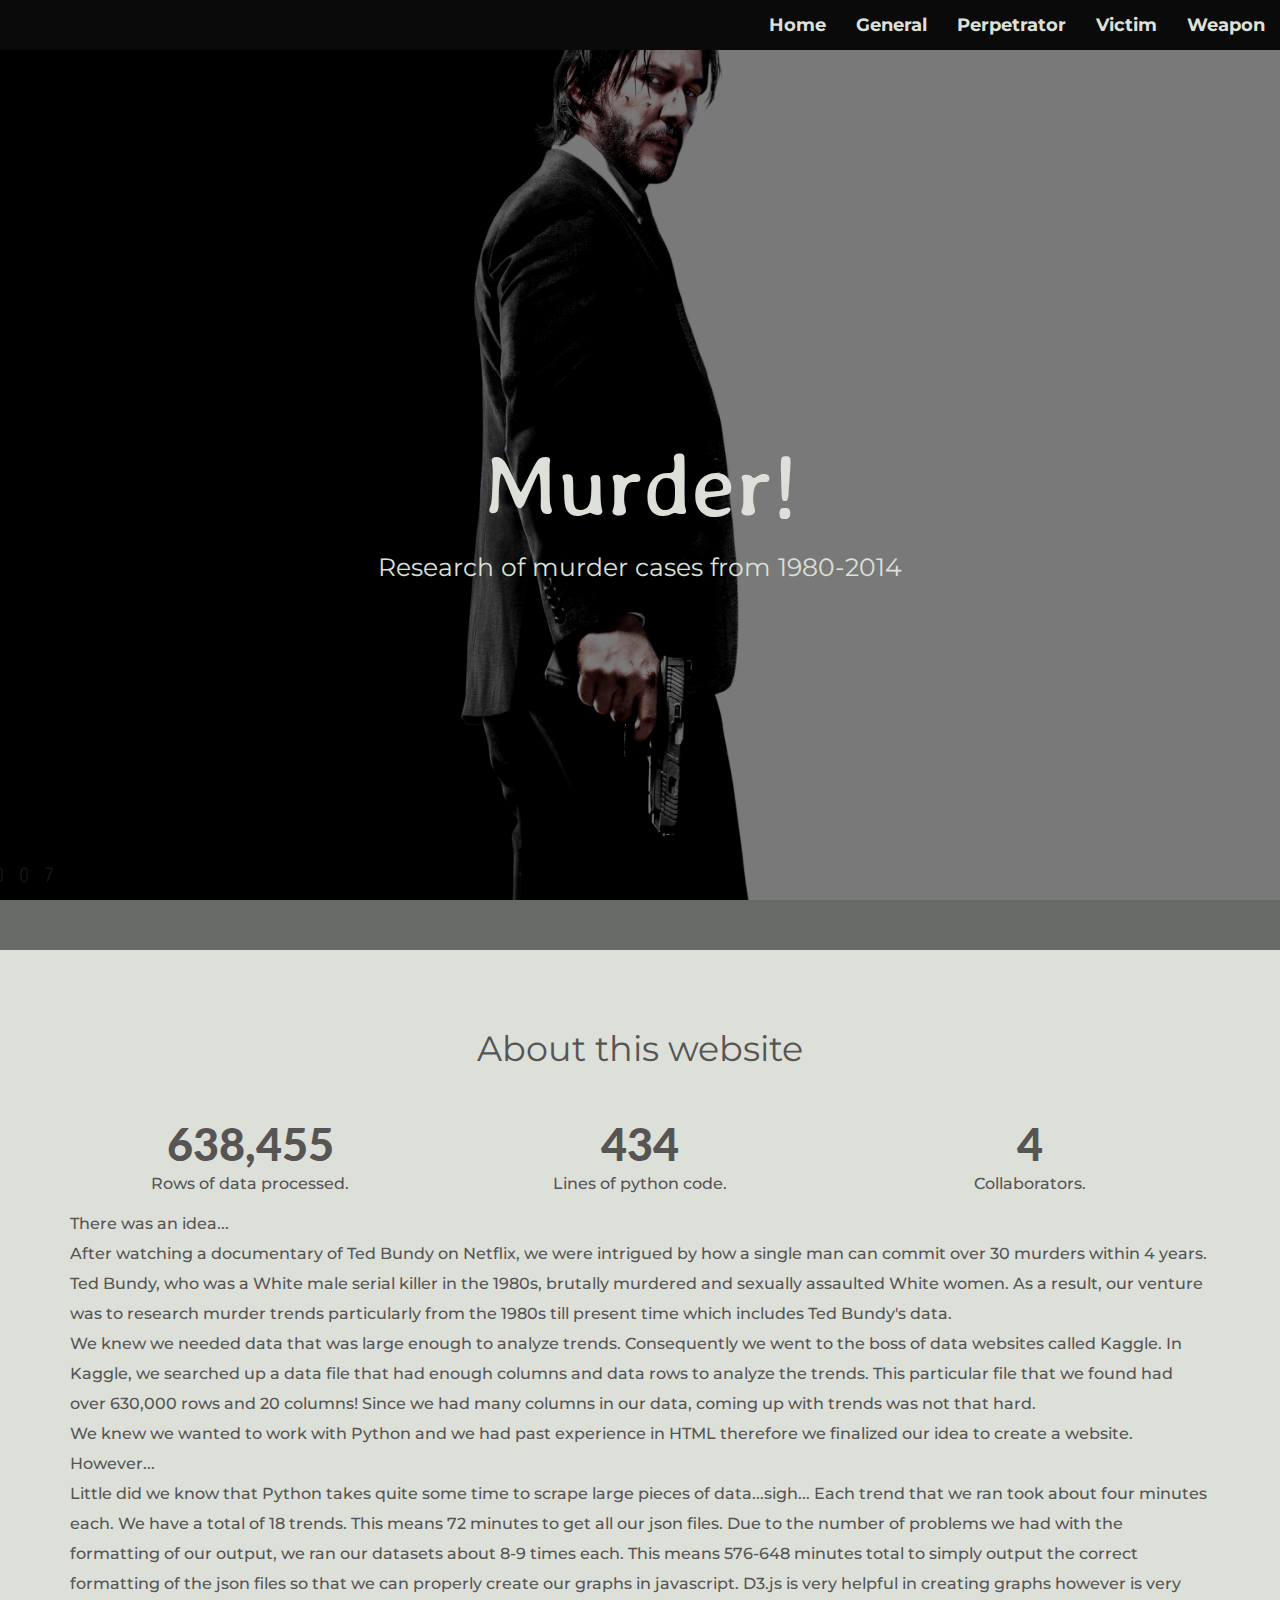
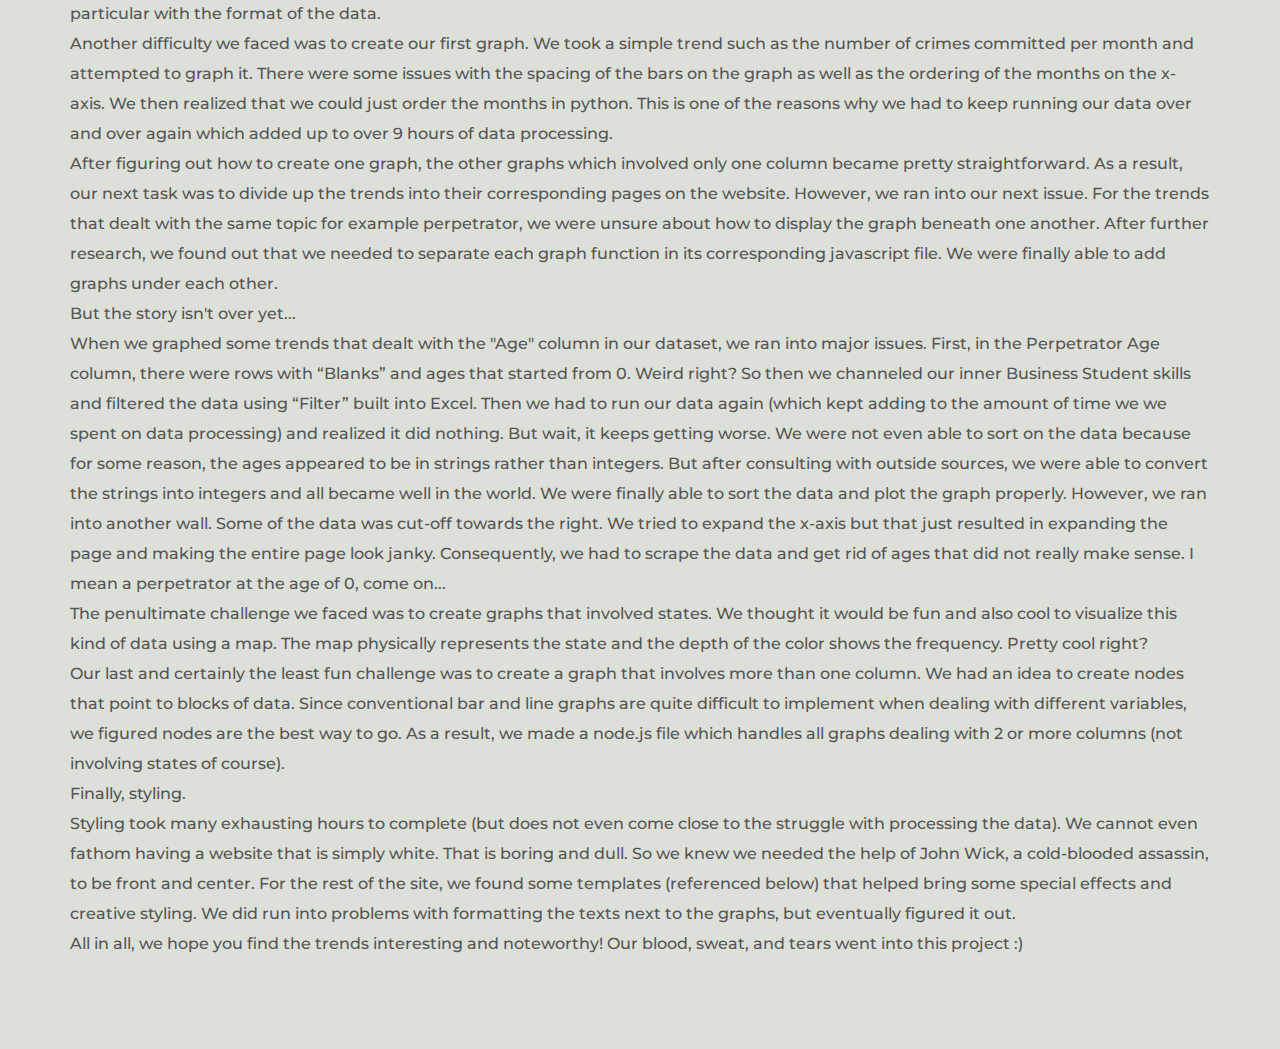
==== index.html @ 5d749e07 "updated styling" ====
<!DOCTYPE html>

<head>
     <meta name="viewport" content="width=device-width, initial-scale=1">
     <script src="js/jquery.js" type="text/javascript"></script>
     <script src="js/jquery.waypoints.min.js" type="text/javascript"></script>
     <script src="js/jquery.counterup.min.js" type="text/javascript"></script>
     <script src="js/bootstrap.min.js" type="text/javascript"></script>
     <script src="js/front.js" type="text/javascript"></script>
     <link rel="stylesheet" href="css/bootstrap.min.css">
     <link href="https://fonts.googleapis.com/css?family=Lato|Montserrat|Open+Sans:300|Roboto|Stylish" rel="stylesheet">
     <link rel="stylesheet" href="css/style.css">
</head>

<body>


     <div>
          <title>Home</title>
          <div id="navigator" class="container">
               <ul class="nav navbar-nav navbar-right">
                    <li class="nav-link"><a id="curr" class="navbar-brand" href="#">Home</a></li>
                    <li class="nav-link"><a class="navbar-brand" href="page1.html">General</a></li>
                    <li class="nav-link"><a class="navbar-brand" href="page2.html">Perpetrator</a></li>
                    <li class="nav-link"><a class="navbar-brand" href="page3.html">Victim</a></li>
                    <li class="nav-link"><a class="navbar-brand" href="page4.html">Weapon</a></li>
               </ul>
          </div>

          <section id="home" class="home-image">
               <div class="overlay"></div>
               <div class="col-md-12">
                    <h1>Murder!</h1>
                    <h4>Research of murder cases from 1980-2014</h4>
               </div>
     </div>


     <section id="about">
          <div class="container">
               <div class="row nums">
                    <h3 id="inrow">About this website</h3>
                    <div class="col-md-4">
                         <p class="counter">638,455</p>
                         <p>Rows of data processed.</p>
                    </div>
                    <div class="col-md-4">
                         <p class="counter">434</p>
                         <p>Lines of python code.</p>
                    </div>
                    <div class="col-md-4">
                         <p class="counter">4</p>
                         <p>Collaborators.</p>
                    </div>
               </div>
               <p> There was an idea...
                    <br>
                    After watching a documentary of Ted Bundy on Netflix, we were intrigued by how a single man can
                    commit over 30 murders within 4 years. Ted Bundy, who was a White male serial killer in the 1980s,
                    brutally murdered and sexually assaulted White women. As a result, our venture was to research
                    murder trends particularly from the 1980s till present time which includes Ted Bundy's data.
                    <br>
                    We knew we needed data that was large enough to analyze trends. Consequently we went to the boss of
                    data websites called Kaggle. In Kaggle, we searched up a data file that had enough columns and data
                    rows to analyze the trends. This particular file that we found had over 630,000 rows and 20 columns!
                    Since we had many columns in our data, coming up with trends was not that hard.
                    <br>
                    We knew we wanted to work with Python and we had past experience in HTML therefore we finalized our
                    idea to create a website. However...
                    <br>
                    Little did we know that Python takes quite some time to scrape large pieces of data...sigh... Each
                    trend that we ran took about four minutes each. We have a total of 18 trends. This means 72 minutes
                    to get all our json files. Due to the number of problems we had with the formatting of our output,
                    we ran our datasets about 8-9 times each. This means 576-648 minutes total to simply output the
                    correct formatting of the json files so that we can properly create our graphs in javascript. D3.js
                    is very helpful in creating graphs however is very particular with the format of the data.
                    <br>
                    Another difficulty we faced was to create our first graph. We took a simple trend such as the number
                    of crimes committed per month and attempted to graph it. There were some issues with the spacing of
                    the bars on the graph as well as the ordering of the months on the x-axis. We then realized that we
                    could just order the months in python. This is one of the reasons why we had to keep running our
                    data over and over again which added up to over 9 hours of data processing.
                    <br>
                    After figuring out how to create one graph, the other graphs which involved only one column became
                    pretty
                    straightforward. As a result, our next task was to divide up the trends into their corresponding
                    pages on
                    the website. However, we ran into our next issue.
                    For the trends that dealt with the same topic for example perpetrator, we were unsure about how to
                    display the graph beneath one another. After further research, we found out that we needed to
                    separate
                    each graph function in its corresponding javascript file. We were finally able to add graphs under
                    each
                    other.
                    <br>
                    But the story isn't over yet...
                    <br>
                    When we graphed some trends that dealt with the "Age" column in our dataset, we ran into major
                    issues.
                    First, in the Perpetrator Age column, there were rows with “Blanks” and ages that started from 0.
                    Weird
                    right? So then we channeled our inner Business Student skills and filtered the data using “Filter”
                    built
                    into Excel. Then we had to run our data again (which kept adding to the amount of time we we spent
                    on
                    data processing) and realized it did nothing. But wait, it keeps getting worse. We were not even
                    able to
                    sort on the data because for some reason, the ages appeared to be in strings rather than integers.
                    But
                    after consulting with outside sources, we were able to convert the strings into integers and all
                    became
                    well in the world. We were finally able to sort the data and plot the graph properly. However, we
                    ran
                    into another wall. Some of the data was cut-off towards the right. We tried to expand the x-axis but
                    that
                    just resulted in expanding the page and making the entire page look janky. Consequently, we had to
                    scrape
                    the data and get rid of ages that did not really make sense. I mean a perpetrator at the age of 0,
                    come
                    on...
                    <br>
                    The penultimate challenge we faced was to create graphs that involved states. We thought it would be
                    fun
                    and also cool to visualize this kind of data using a map. The map physically represents the state
                    and the
                    depth of the color shows the frequency. Pretty cool right?
                    <br>
                    Our last and certainly the least fun challenge was to create a graph that involves more than one
                    column.
                    We had an idea to create nodes that point to blocks of data. Since conventional bar and line graphs
                    are
                    quite difficult to implement when dealing with different variables, we figured nodes are the best
                    way to
                    go. As a result, we made a node.js file which handles all graphs dealing with 2 or more columns (not
                    involving states of course).
                    <br>
                    Finally, styling.
                    <br>
                    Styling took many exhausting hours to complete (but does not even come close to the struggle with
                    processing the data). We cannot even fathom having a website that is simply white. That is boring
                    and
                    dull. So we knew we needed the help of John Wick, a cold-blooded assassin, to be front and center.
                    For
                    the rest of the site, we found some templates (referenced below) that helped bring some special
                    effects
                    and creative styling. We did run into problems with formatting the texts next to the graphs, but
                    eventually figured it out.
                    <br>
                    All in all, we hope you find the trends interesting and noteworthy! Our blood, sweat, and tears went
                    into
                    this project :)
               </p>
          </div>
     </section>



</body>

</html>
---- css/style.css ----
h1, h2, h3, h4, h5, h6 {
  color: #565554;
  font-family: 'Montserrat', sans-serif;
  font-style: normal;
  font-weight: normal;
}



h1 {
  color: #DCE0D9;
  font-size: 100px;
  padding-bottom: 5px;
  font-family: 'Stylish', sans-serif;
}

h3 {
  font-size: 35px;
}

h4 {
  font-size: 25px;
}

p {
  color: #565554;
  font-size: 16px;
  font-weight: 500;
  line-height: 30px;
  font-family: 'Montserrat', sans-serif;
}

div .graph {
  color: #565554;
  font-size: 16px;
  font-weight: 500;
  line-height: 30px;
  font-family: 'Montserrat', sans-serif;
}

div svg {
  padding-left: 25px;
}

.graph p { 
  padding-left: 25px;
  padding-right: 60px;
  padding-top: 100px;
}


.bar {
  fill:#565554;
}

.bar:hover {
  fill: #A01B1B;
}

.d3-tip {
  line-height: 1;
  font-weight: bold;
  padding: 12px;
  background: rgba(0,0,,0,0.8);
  color: #565554;
  border-radius: 2px;
}



.counter {
  font-size: 25px;
}

rect {
  color: black;
}


a {
  color: #DCE0D9;
  font-family: 'Montserrat', sans-serif;
  font-weight: bolder;
  font-size: 12px;
}

.nav>li>a:focus, .nav>li>a:hover {
  background-color: #0a0a0a;
  color: #A01B1B
}

#inrow {
  padding-bottom: 50px;
}

#navigator {
  width: 100%;
  background-color: #0a0a0a;
}

#about {
  background: #DCE0D9;
  padding-top: 60px;
  padding-bottom: 80px;
}

body {
  background: #DCE0D9;
}

.overlay {
  opacity: 0.75;
}


#home {
  
  background-size: cover;
  background-position: center center;
  color: #DCE0D9;
  display: flex;
  align-items: center;
  position: relative;
  text-align: center;
}

#navigator h1 {
  color: rgb(220, 224, 217);
  font-family: "Montserrat";
  font-weight: bolder;
  font-size: 24pt;
  line-height: 45px;
  display: inline;
  margin: 0px;
}

.graph {
  padding-top: 50px;
  display: flex;
  justify-content: space-around;
}

.overlay {
  background: rgba(0,0,0,0.7 );
  width: 100%;
  height: 100vh;
  position: absolute;
  top: 0;
  left: 0;
  right: 0;
  bottom: 0;
}

.home-image {
  background: url("../images/johnwick.jpg") no-repeat;
  background-attachment: fixed;
  background-position: center;
  background-repeat: no-repeat;
  background-size: cover;
  height: 100vh;
}

.nums {
  text-align: center;
  font-family: 'Lato';
}

.counter{
  font-family: 'Lato', sans-serif;
  font-size: 45px;
  font-weight: 1000;
  text-align: center;
  position: relative;
}



#home h4 {
  color: #dce0d9;
}
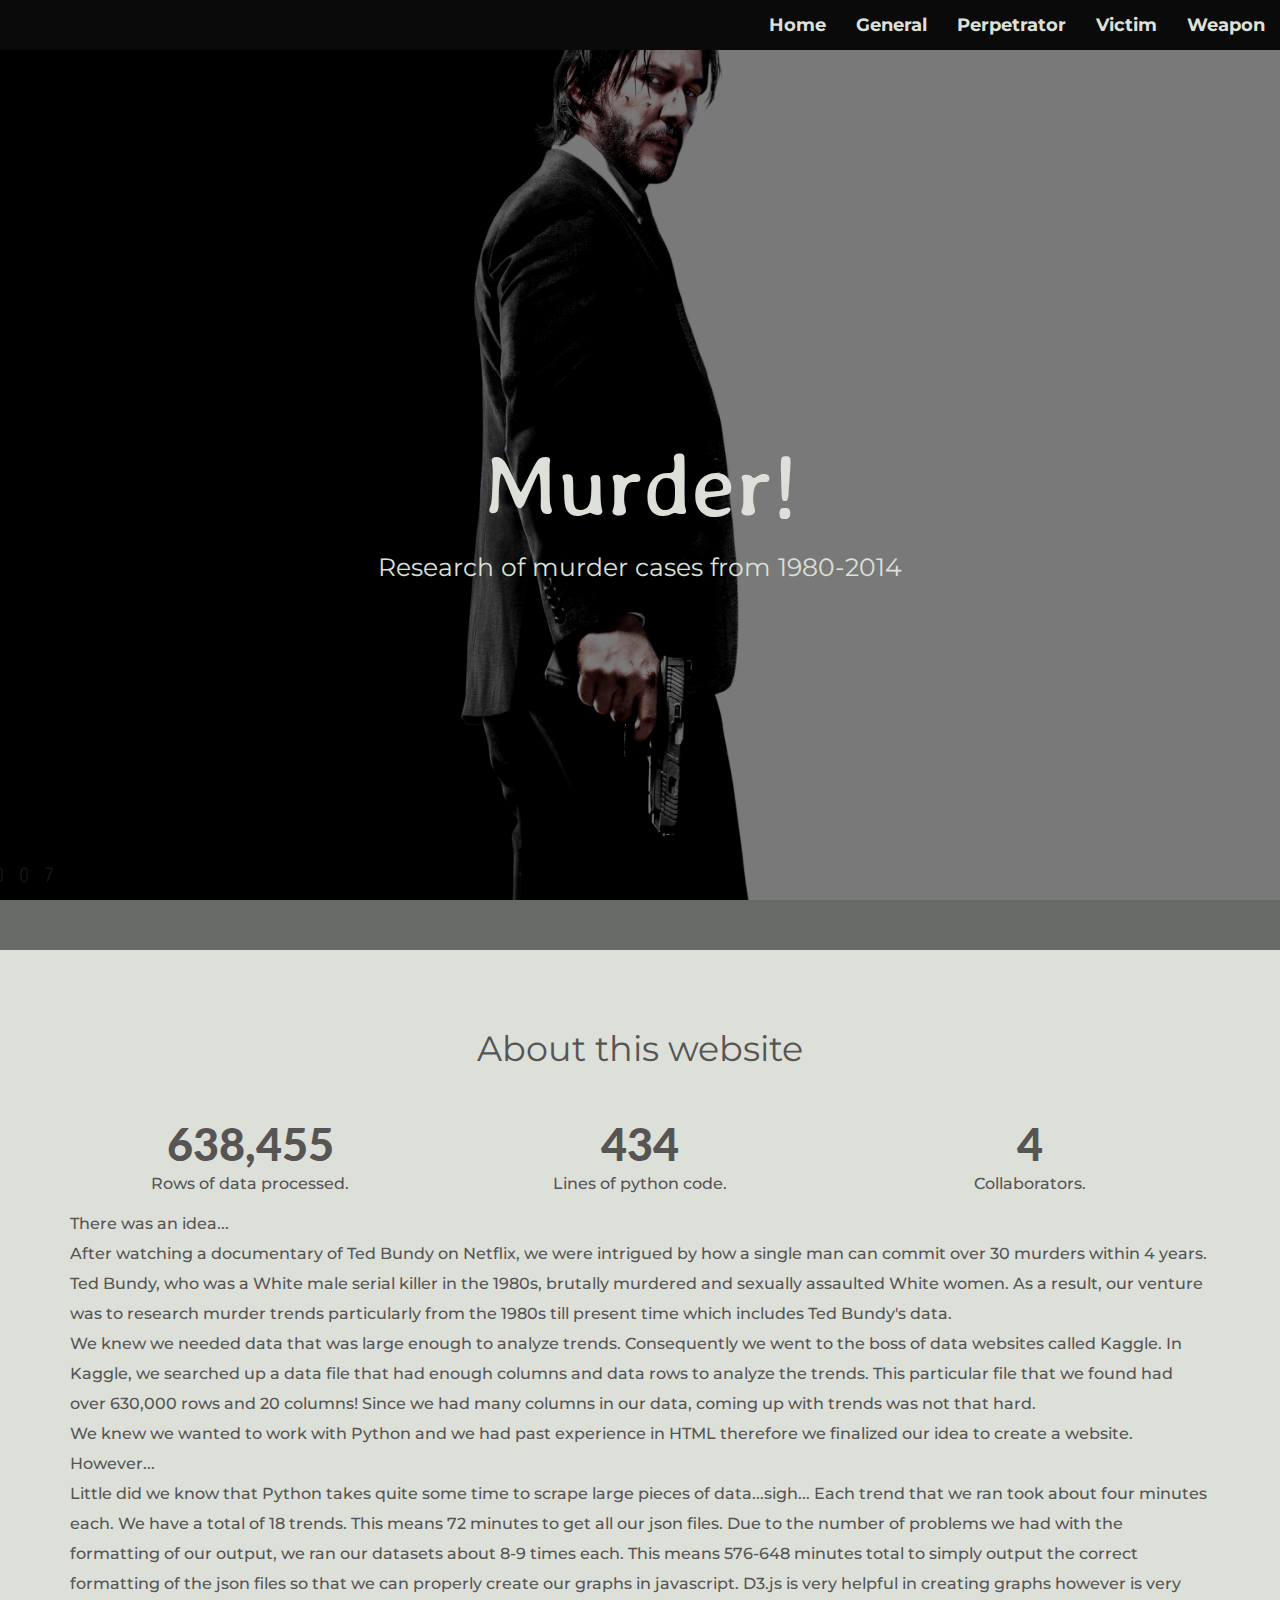
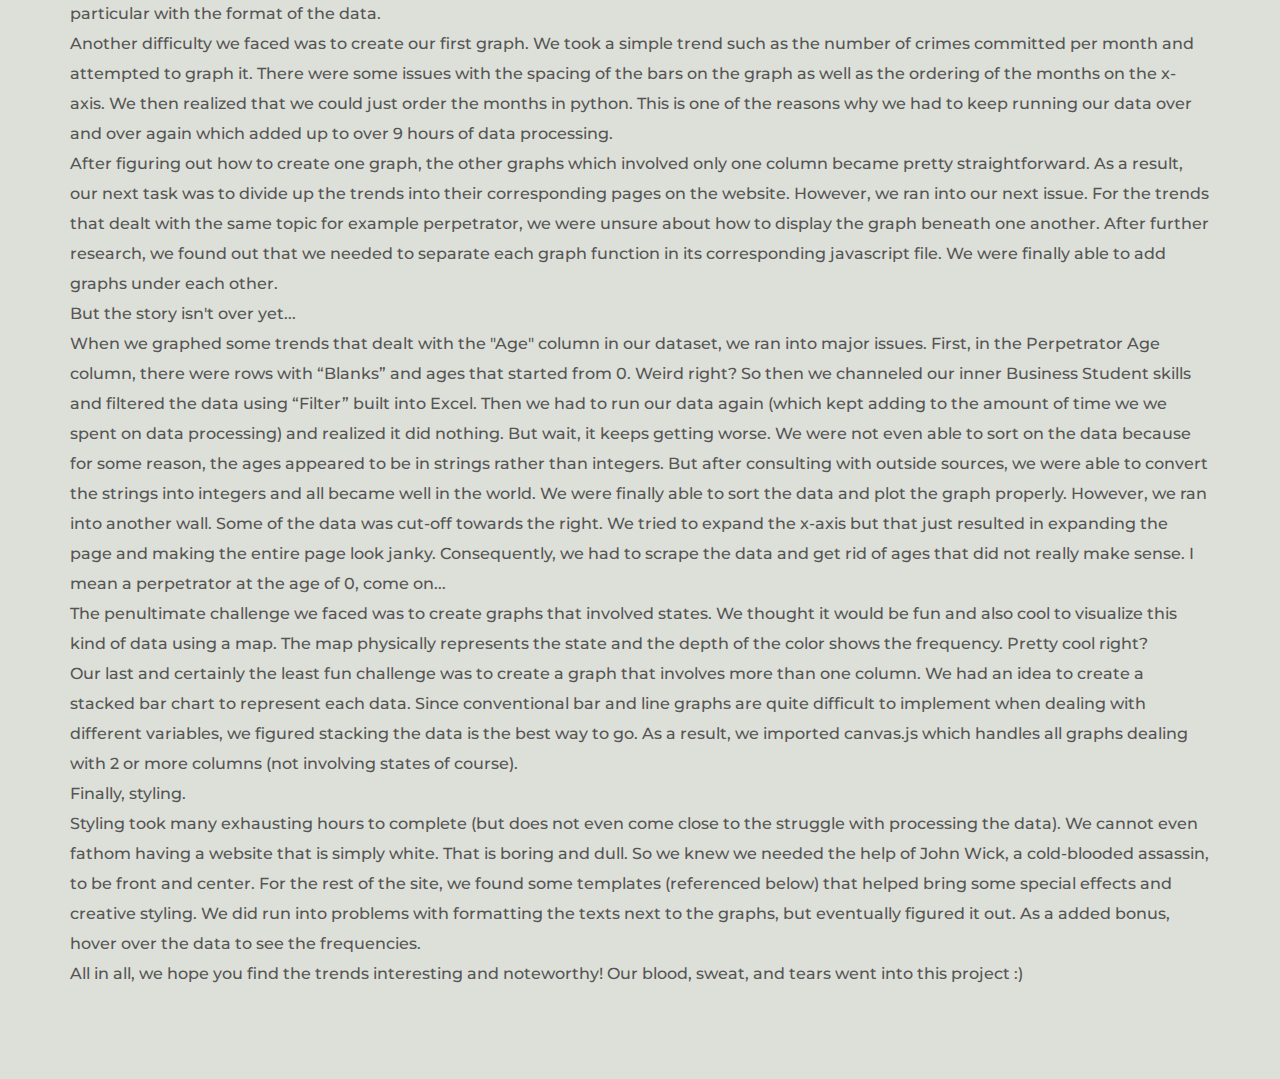
==== commit a4dda064: "added to write-up" ====
--- a/index.html
+++ b/index.html
@@ -33,6 +33,7 @@
                     <h1>Murder!</h1>
                     <h4>Research of murder cases from 1980-2014</h4>
                </div>
+          </section>
      </div>
 
 
@@ -127,11 +128,11 @@
                     <br>
                     Our last and certainly the least fun challenge was to create a graph that involves more than one
                     column.
-                    We had an idea to create nodes that point to blocks of data. Since conventional bar and line graphs
+                    We had an idea to create a stacked bar chart to represent each data.  Since conventional bar and line graphs
                     are
-                    quite difficult to implement when dealing with different variables, we figured nodes are the best
+                    quite difficult to implement when dealing with different variables, we figured stacking the data is the best
                     way to
-                    go. As a result, we made a node.js file which handles all graphs dealing with 2 or more columns (not
+                    go. As a result, we imported canvas.js which handles all graphs dealing with 2 or more columns (not
                     involving states of course).
                     <br>
                     Finally, styling.
@@ -144,7 +145,7 @@
                     the rest of the site, we found some templates (referenced below) that helped bring some special
                     effects
                     and creative styling. We did run into problems with formatting the texts next to the graphs, but
-                    eventually figured it out.
+                    eventually figured it out. As a added bonus, hover over the data to see the frequencies.
                     <br>
                     All in all, we hope you find the trends interesting and noteworthy! Our blood, sweat, and tears went
                     into
--- a/css/style.css
+++ b/css/style.css
@@ -1,11 +1,10 @@
+
 h1, h2, h3, h4, h5, h6 {
   color: #565554;
   font-family: 'Montserrat', sans-serif;
   font-style: normal;
   font-weight: normal;
 }
-
-
 
 h1 {
   color: #DCE0D9;
@@ -61,7 +60,6 @@
   line-height: 1;
   font-weight: bold;
   padding: 12px;
-  background: rgba(0,0,,0,0.8);
   color: #565554;
   border-radius: 2px;
 }
@@ -71,11 +69,6 @@
 .counter {
   font-size: 25px;
 }
-
-rect {
-  color: black;
-}
-
 
 a {
   color: #DCE0D9;
@@ -111,7 +104,6 @@
 .overlay {
   opacity: 0.75;
 }
-
 
 #home {
   
@@ -174,7 +166,24 @@
 }
 
 
-
 #home h4 {
   color: #dce0d9;
-}+}
+
+.line {
+    fill: none;
+    stroke: black;
+    stroke-width: 3;
+}
+
+.axis path,
+.axis line {
+  fill: none;
+  stroke: #000;
+  shape-rendering: crispEdges;
+}
+
+.axis text {
+  font-size: 10px;
+}
+
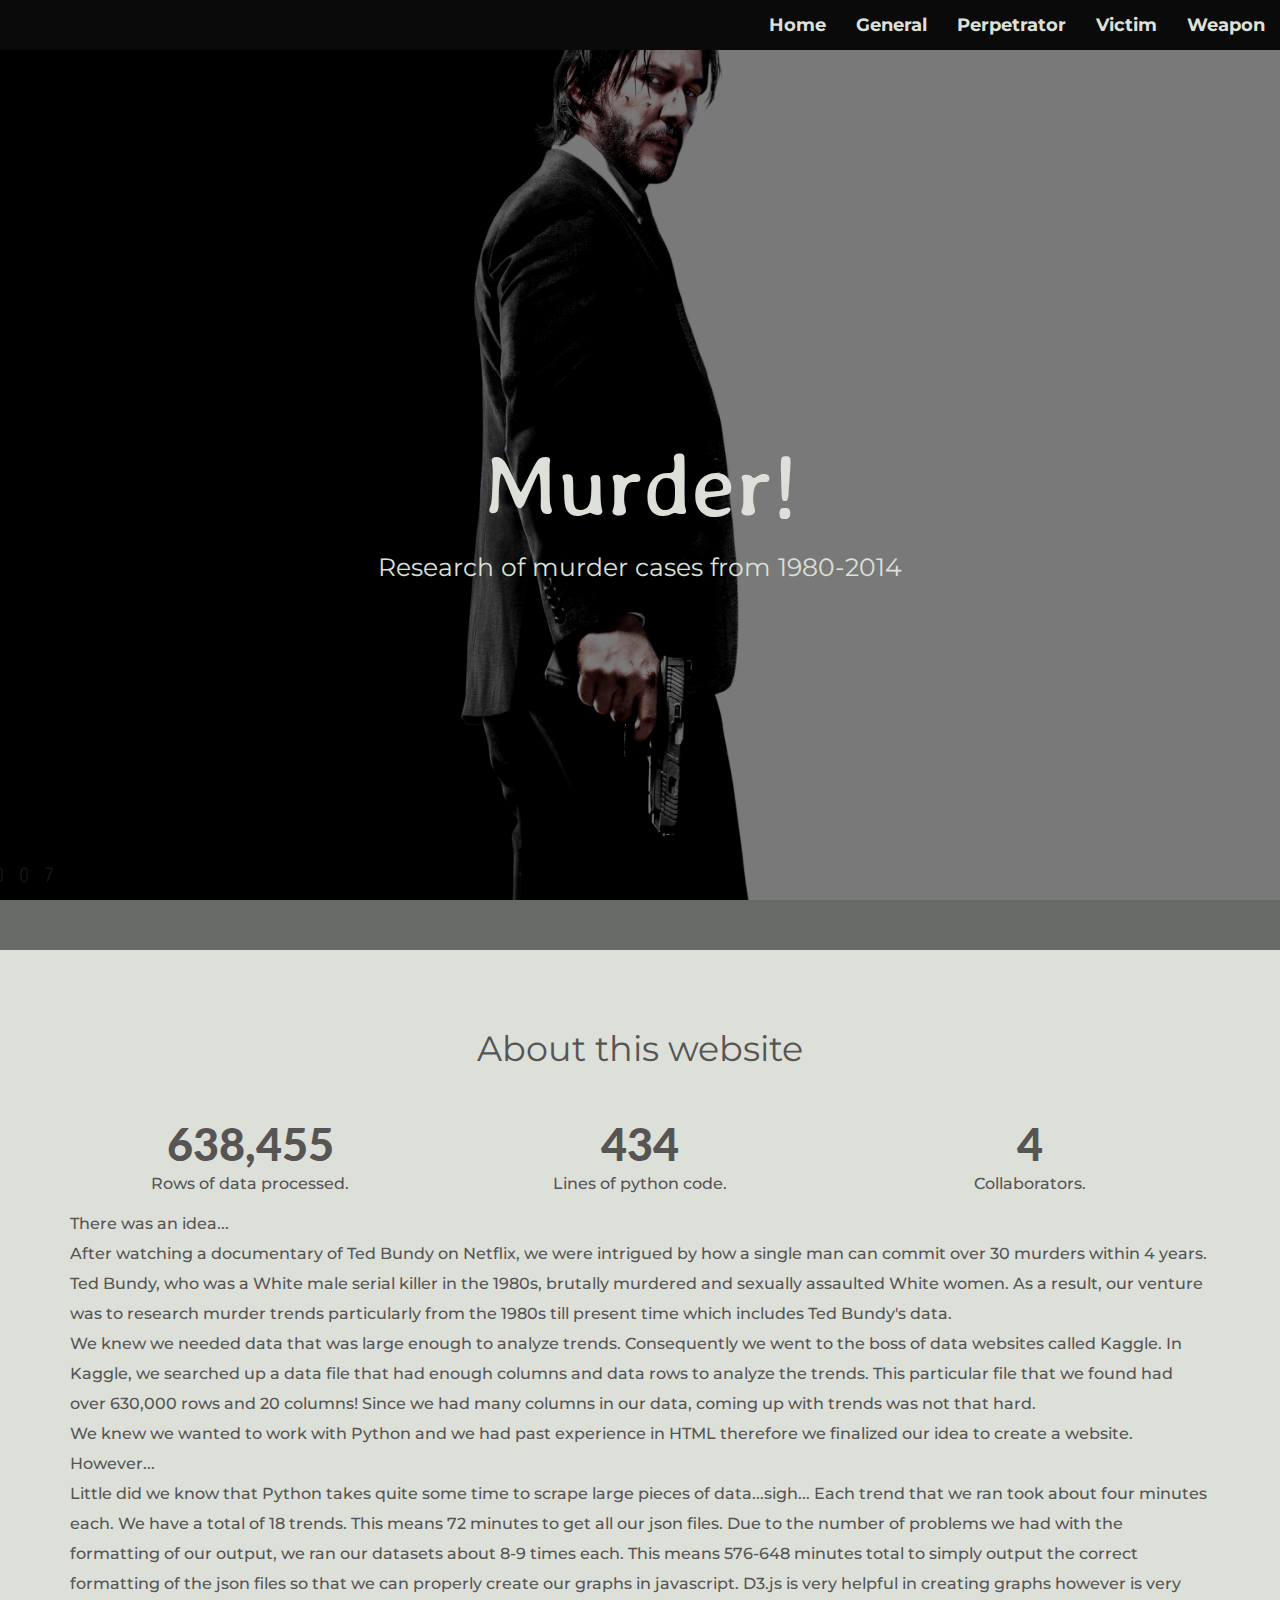
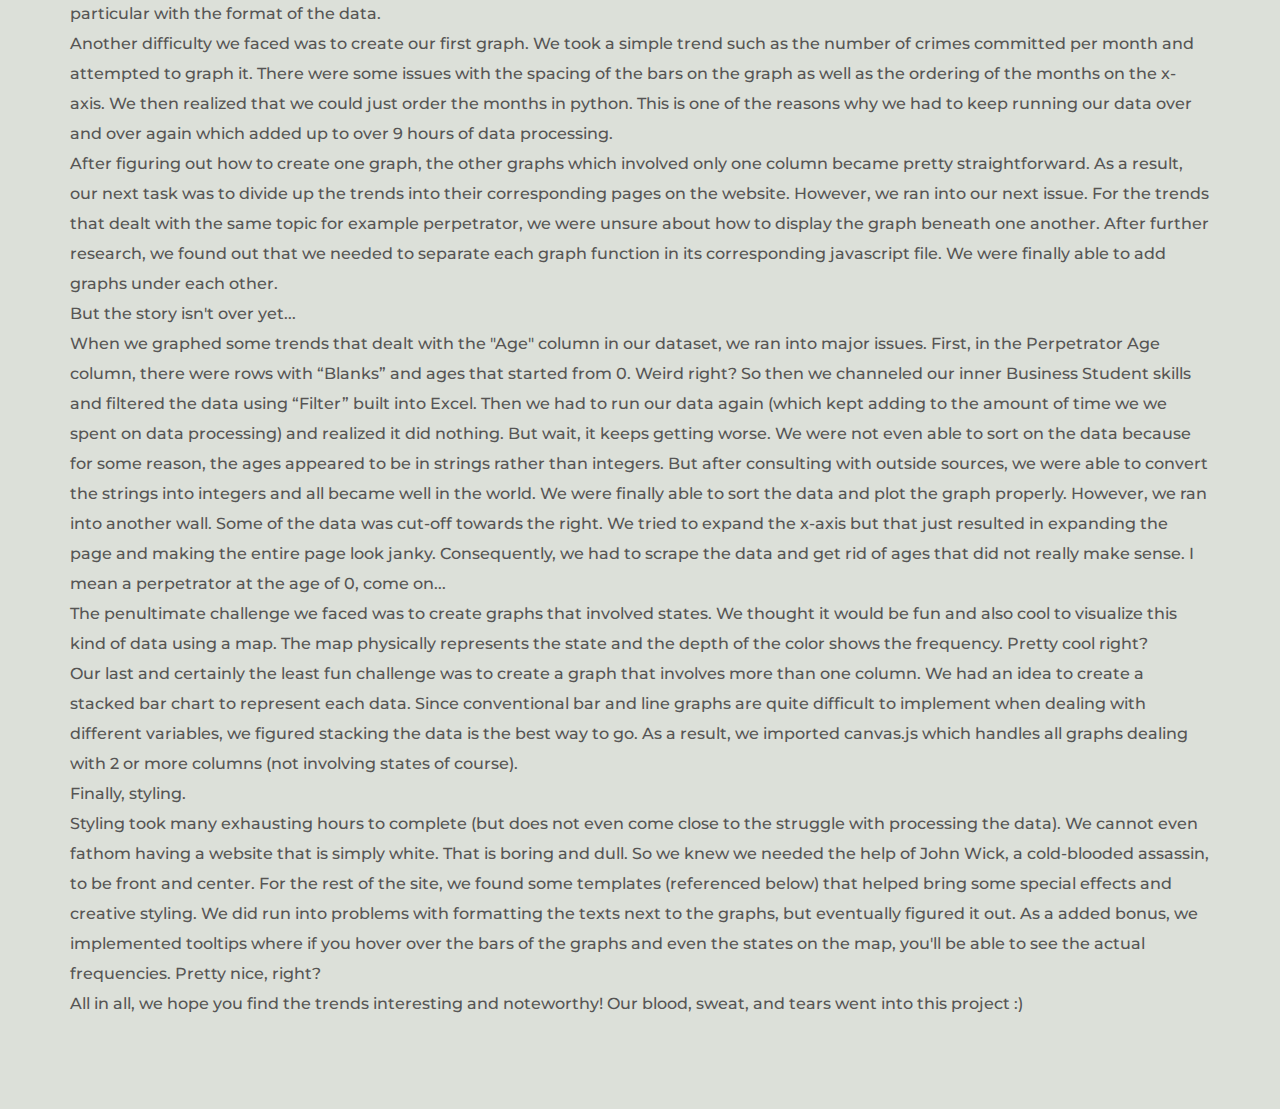
==== commit 3721b891: "added to home page" ====
--- a/index.html
+++ b/index.html
@@ -145,7 +145,9 @@
                     the rest of the site, we found some templates (referenced below) that helped bring some special
                     effects
                     and creative styling. We did run into problems with formatting the texts next to the graphs, but
-                    eventually figured it out. As a added bonus, hover over the data to see the frequencies.
+                    eventually figured it out. As a added bonus, we implemented tooltips where if you hover over the bars
+                    of the graphs and even the states on the map, you'll be able to see the actual frequencies. Pretty nice,
+                    right?
                     <br>
                     All in all, we hope you find the trends interesting and noteworthy! Our blood, sweat, and tears went
                     into
--- a/css/style.css
+++ b/css/style.css
@@ -1,4 +1,3 @@
-
 h1, h2, h3, h4, h5, h6 {
   color: #565554;
   font-family: 'Montserrat', sans-serif;
@@ -41,15 +40,38 @@
   padding-left: 25px;
 }
 
-.graph p { 
+.graph p {
   padding-left: 25px;
   padding-right: 60px;
   padding-top: 100px;
 }
 
-
 .bar {
-  fill:#565554;
+  fill: #565554;
+}
+
+.graph2 {
+  padding-top: 50px;
+}
+
+.graph2 p {
+  text-indent: 50px;
+  padding-left: 70px;
+  padding-right: 60px;
+  padding-top: 35px;
+  height: 150px
+}
+
+.charts {
+  padding-top: 100px;
+  padding-left: 50px;
+  display: flex;
+  justify-content: space-around;
+}
+
+.charts p {
+  padding-top: 100px;
+  padding-left: 100px;
 }
 
 .bar:hover {
@@ -64,8 +86,6 @@
   border-radius: 2px;
 }
 
-
-
 .counter {
   font-size: 25px;
 }
@@ -106,7 +126,6 @@
 }
 
 #home {
-  
   background-size: cover;
   background-position: center center;
   color: #DCE0D9;
@@ -133,7 +152,7 @@
 }
 
 .overlay {
-  background: rgba(0,0,0,0.7 );
+  background: rgba(0, 0, 0, 0.7);
   width: 100%;
   height: 100vh;
   position: absolute;
@@ -157,7 +176,7 @@
   font-family: 'Lato';
 }
 
-.counter{
+.counter {
   font-family: 'Lato', sans-serif;
   font-size: 45px;
   font-weight: 1000;
@@ -165,19 +184,17 @@
   position: relative;
 }
 
-
 #home h4 {
   color: #dce0d9;
 }
 
 .line {
-    fill: none;
-    stroke: black;
-    stroke-width: 3;
-}
-
-.axis path,
-.axis line {
+  fill: none;
+  stroke: black;
+  stroke-width: 3;
+}
+
+.axis path, .axis line {
   fill: none;
   stroke: #000;
   shape-rendering: crispEdges;
@@ -187,3 +204,20 @@
   font-size: 10px;
 }
 
+#block1 {
+  position: absolute;
+  top: 475px;
+  z-index: 10;
+}
+
+#block3 {
+  position: absolute;
+  top: 975px;
+  z-index: 10;
+}
+
+#block5 {
+  position: absolute;
+  top: 1475px;
+  z-index: 10;
+}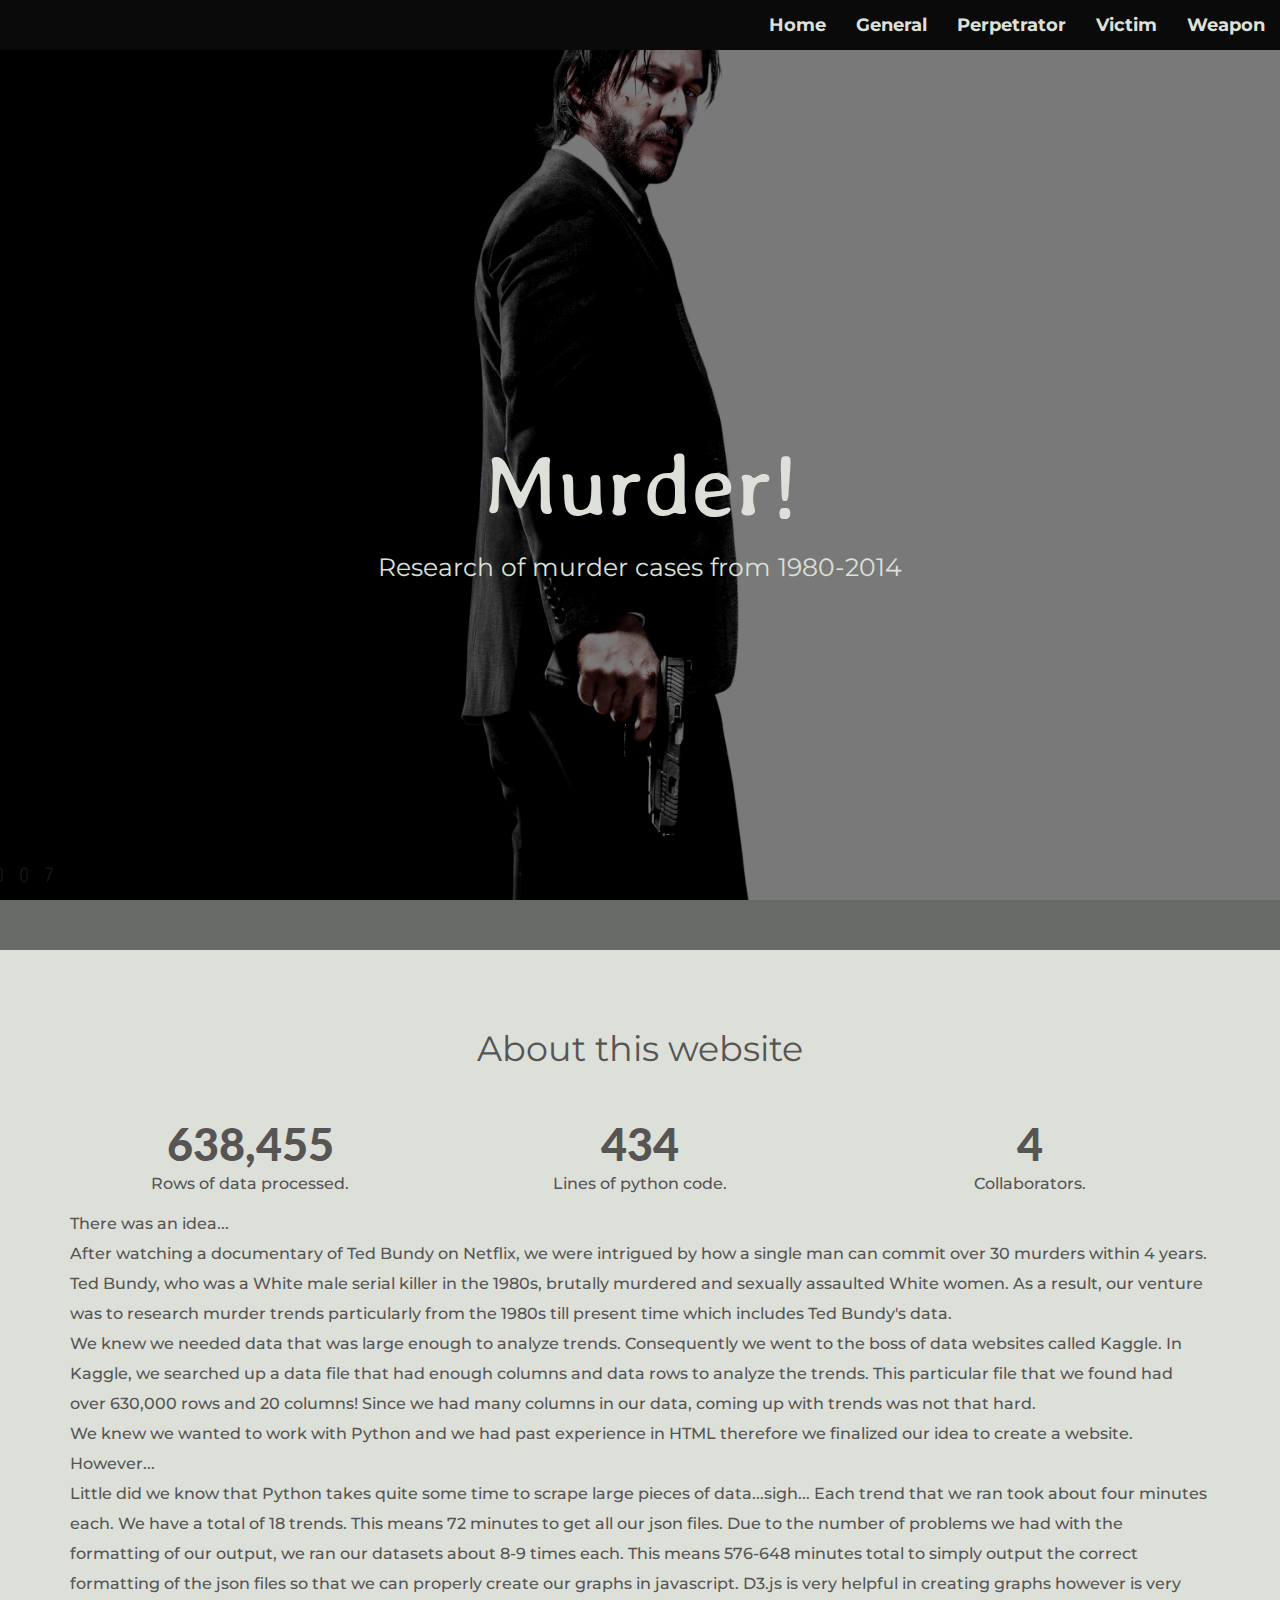
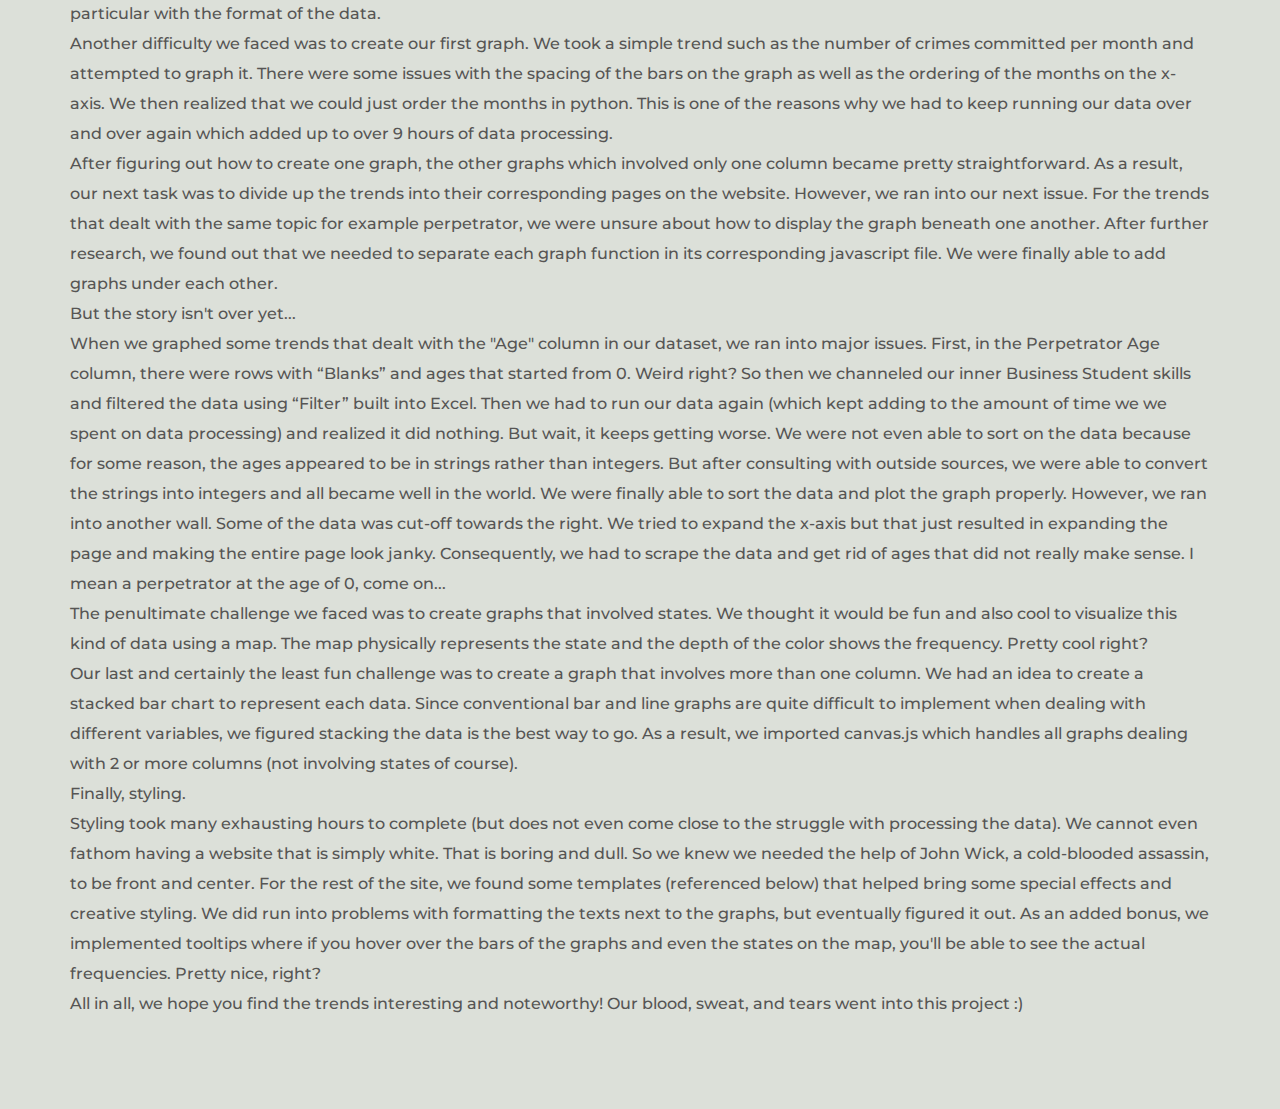
==== commit de85725e: "added stuff to home page" ====
--- a/index.html
+++ b/index.html
@@ -145,13 +145,12 @@
                     the rest of the site, we found some templates (referenced below) that helped bring some special
                     effects
                     and creative styling. We did run into problems with formatting the texts next to the graphs, but
-                    eventually figured it out. As a added bonus, we implemented tooltips where if you hover over the bars
+                    eventually figured it out. As an added bonus, we implemented tooltips where if you hover over the bars
                     of the graphs and even the states on the map, you'll be able to see the actual frequencies. Pretty nice,
                     right?
                     <br>
                     All in all, we hope you find the trends interesting and noteworthy! Our blood, sweat, and tears went
-                    into
-                    this project :)
+                    into this project :)
                </p>
           </div>
      </section>
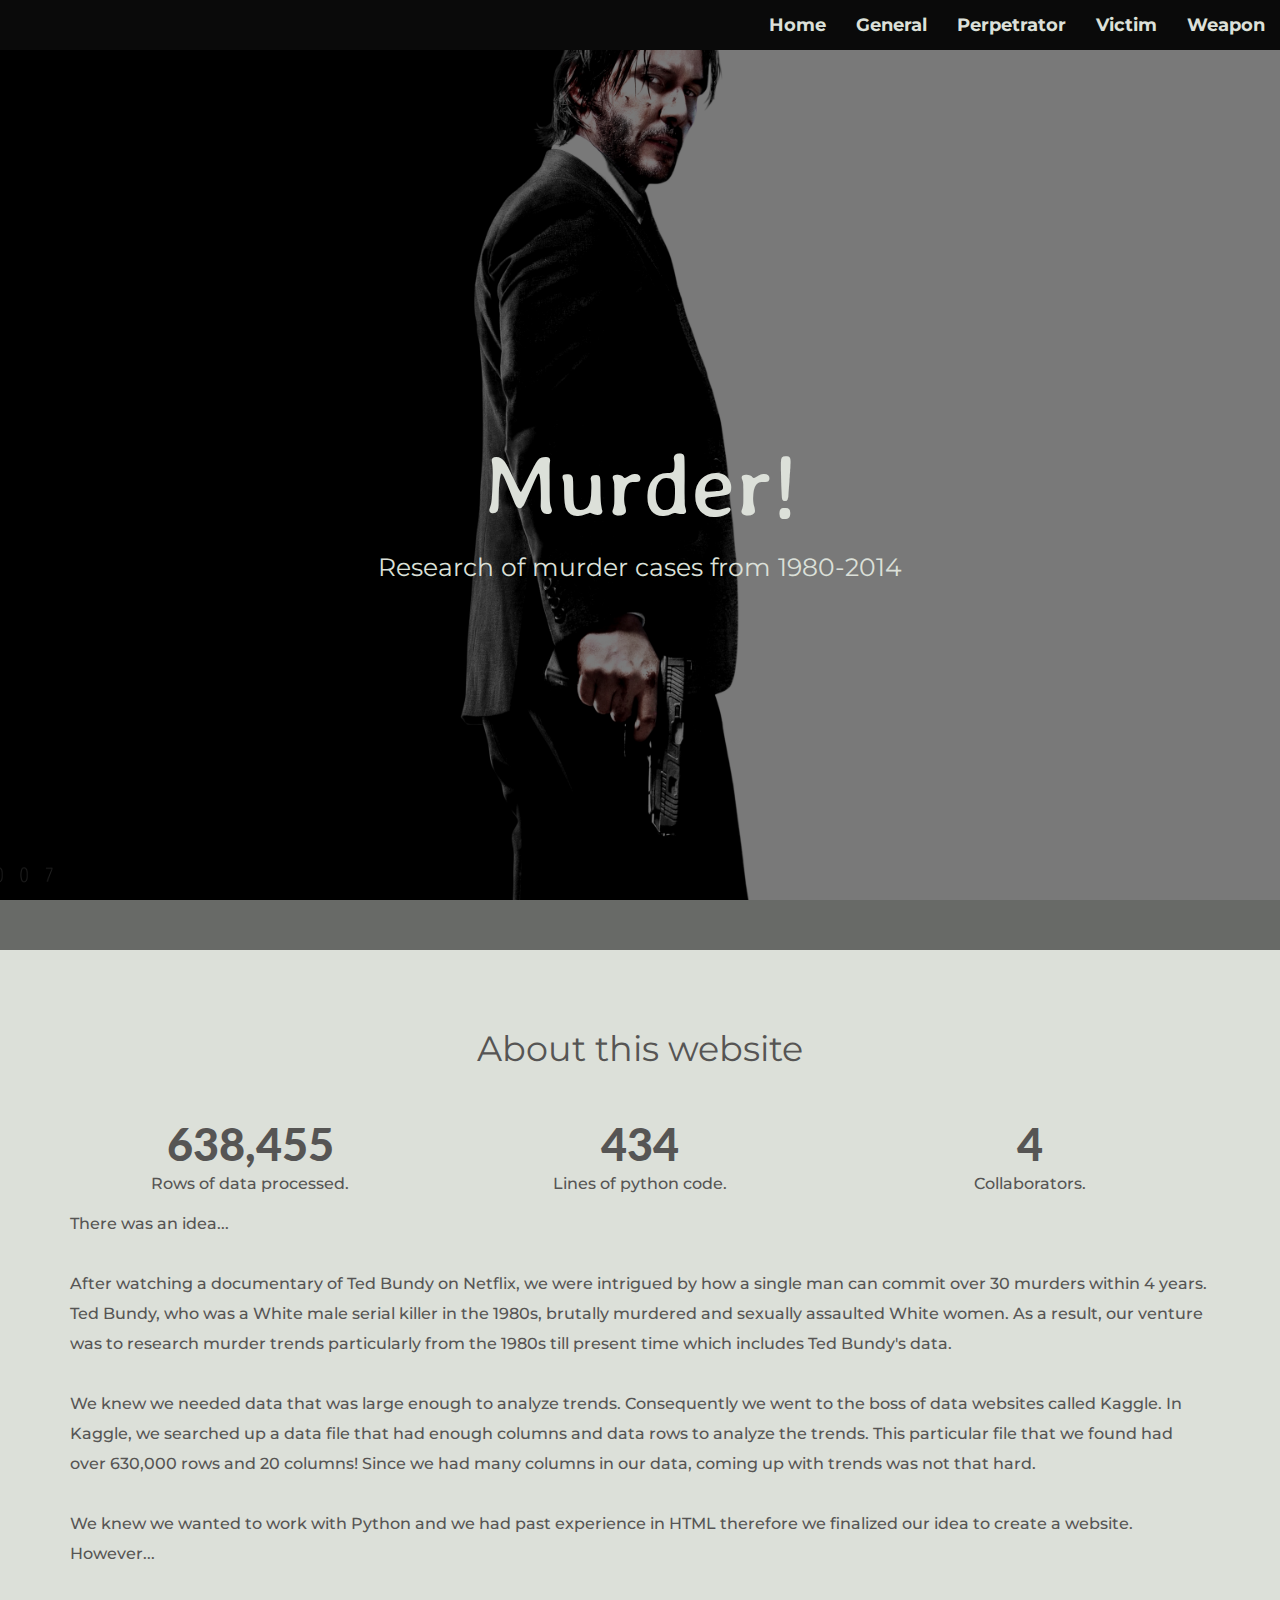
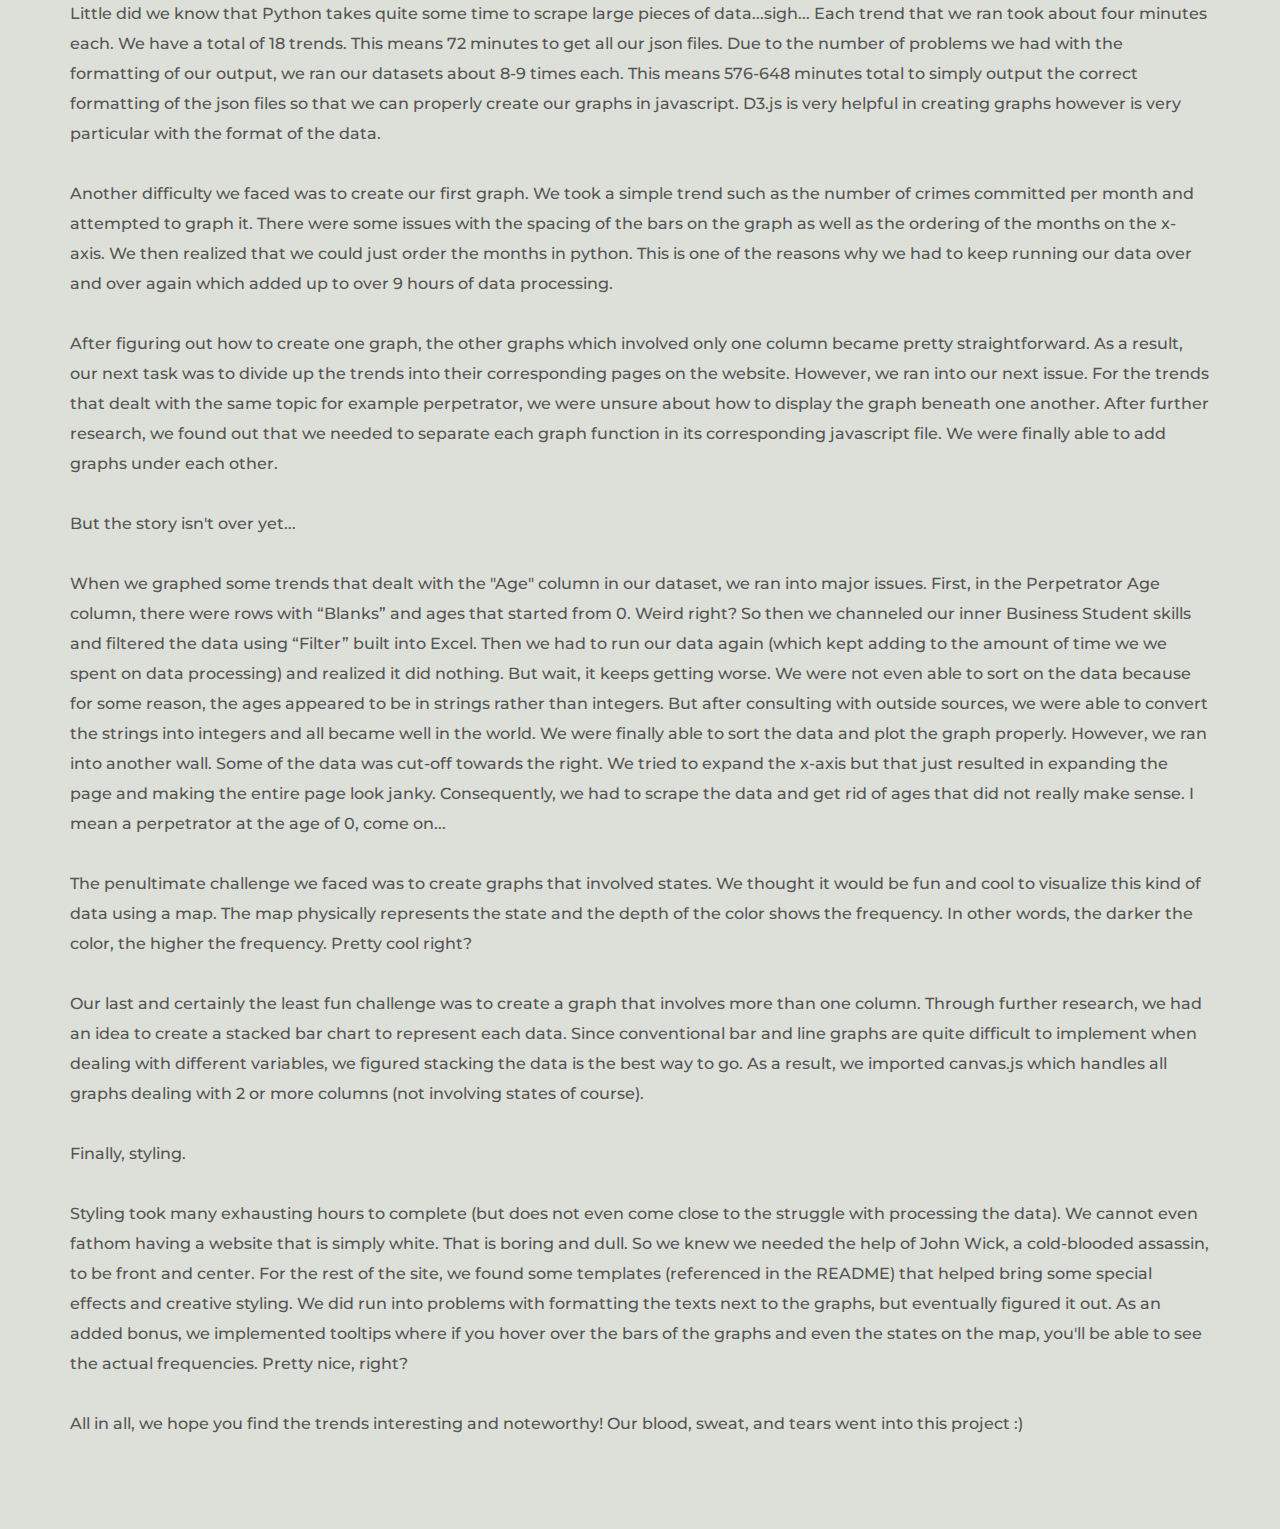
==== commit 2b3c292f: "fixed write-up" ====
--- a/index.html
+++ b/index.html
@@ -56,18 +56,22 @@
                </div>
                <p> There was an idea...
                     <br>
+                    <br>
                     After watching a documentary of Ted Bundy on Netflix, we were intrigued by how a single man can
                     commit over 30 murders within 4 years. Ted Bundy, who was a White male serial killer in the 1980s,
                     brutally murdered and sexually assaulted White women. As a result, our venture was to research
                     murder trends particularly from the 1980s till present time which includes Ted Bundy's data.
+                    <br>
                     <br>
                     We knew we needed data that was large enough to analyze trends. Consequently we went to the boss of
                     data websites called Kaggle. In Kaggle, we searched up a data file that had enough columns and data
                     rows to analyze the trends. This particular file that we found had over 630,000 rows and 20 columns!
                     Since we had many columns in our data, coming up with trends was not that hard.
                     <br>
+                    <br>
                     We knew we wanted to work with Python and we had past experience in HTML therefore we finalized our
                     idea to create a website. However...
+                    <br>
                     <br>
                     Little did we know that Python takes quite some time to scrape large pieces of data...sigh... Each
                     trend that we ran took about four minutes each. We have a total of 18 trends. This means 72 minutes
@@ -76,11 +80,13 @@
                     correct formatting of the json files so that we can properly create our graphs in javascript. D3.js
                     is very helpful in creating graphs however is very particular with the format of the data.
                     <br>
+                    <br>
                     Another difficulty we faced was to create our first graph. We took a simple trend such as the number
                     of crimes committed per month and attempted to graph it. There were some issues with the spacing of
                     the bars on the graph as well as the ordering of the months on the x-axis. We then realized that we
                     could just order the months in python. This is one of the reasons why we had to keep running our
                     data over and over again which added up to over 9 hours of data processing.
+                    <br>
                     <br>
                     After figuring out how to create one graph, the other graphs which involved only one column became
                     pretty
@@ -94,7 +100,9 @@
                     each
                     other.
                     <br>
+                    <br>
                     But the story isn't over yet...
+                    <br>
                     <br>
                     When we graphed some trends that dealt with the "Age" column in our dataset, we ran into major
                     issues.
@@ -117,37 +125,42 @@
                     just resulted in expanding the page and making the entire page look janky. Consequently, we had to
                     scrape
                     the data and get rid of ages that did not really make sense. I mean a perpetrator at the age of 0,
-                    come
-                    on...
+                    come on...
+                    <br>
                     <br>
                     The penultimate challenge we faced was to create graphs that involved states. We thought it would be
                     fun
-                    and also cool to visualize this kind of data using a map. The map physically represents the state
-                    and the
-                    depth of the color shows the frequency. Pretty cool right?
+                    and cool to visualize this kind of data using a map. The map physically represents the state
+                    and the depth of the color shows the frequency. In other words, the darker the color, the higher the 
+                    frequency. Pretty cool right?
+                    <br>
                     <br>
                     Our last and certainly the least fun challenge was to create a graph that involves more than one
                     column.
-                    We had an idea to create a stacked bar chart to represent each data.  Since conventional bar and line graphs
+                    Through further research, we had an idea to create a stacked bar chart to represent each data.  
+                    Since conventional bar and line graphs
                     are
                     quite difficult to implement when dealing with different variables, we figured stacking the data is the best
                     way to
                     go. As a result, we imported canvas.js which handles all graphs dealing with 2 or more columns (not
                     involving states of course).
                     <br>
+                    <br>
                     Finally, styling.
+                    <br>
                     <br>
                     Styling took many exhausting hours to complete (but does not even come close to the struggle with
                     processing the data). We cannot even fathom having a website that is simply white. That is boring
                     and
                     dull. So we knew we needed the help of John Wick, a cold-blooded assassin, to be front and center.
                     For
-                    the rest of the site, we found some templates (referenced below) that helped bring some special
+                    the rest of the site, we found some templates (referenced in the README) that helped bring some special
                     effects
                     and creative styling. We did run into problems with formatting the texts next to the graphs, but
                     eventually figured it out. As an added bonus, we implemented tooltips where if you hover over the bars
                     of the graphs and even the states on the map, you'll be able to see the actual frequencies. Pretty nice,
                     right?
+                    <br>
                     <br>
                     All in all, we hope you find the trends interesting and noteworthy! Our blood, sweat, and tears went
                     into this project :)
--- a/css/style.css
+++ b/css/style.css
@@ -70,8 +70,9 @@
 }
 
 .charts p {
-  padding-top: 100px;
-  padding-left: 100px;
+  padding-top: 40px;
+  padding-left: 140px;
+  padding-right: 50px;
 }
 
 .bar:hover {
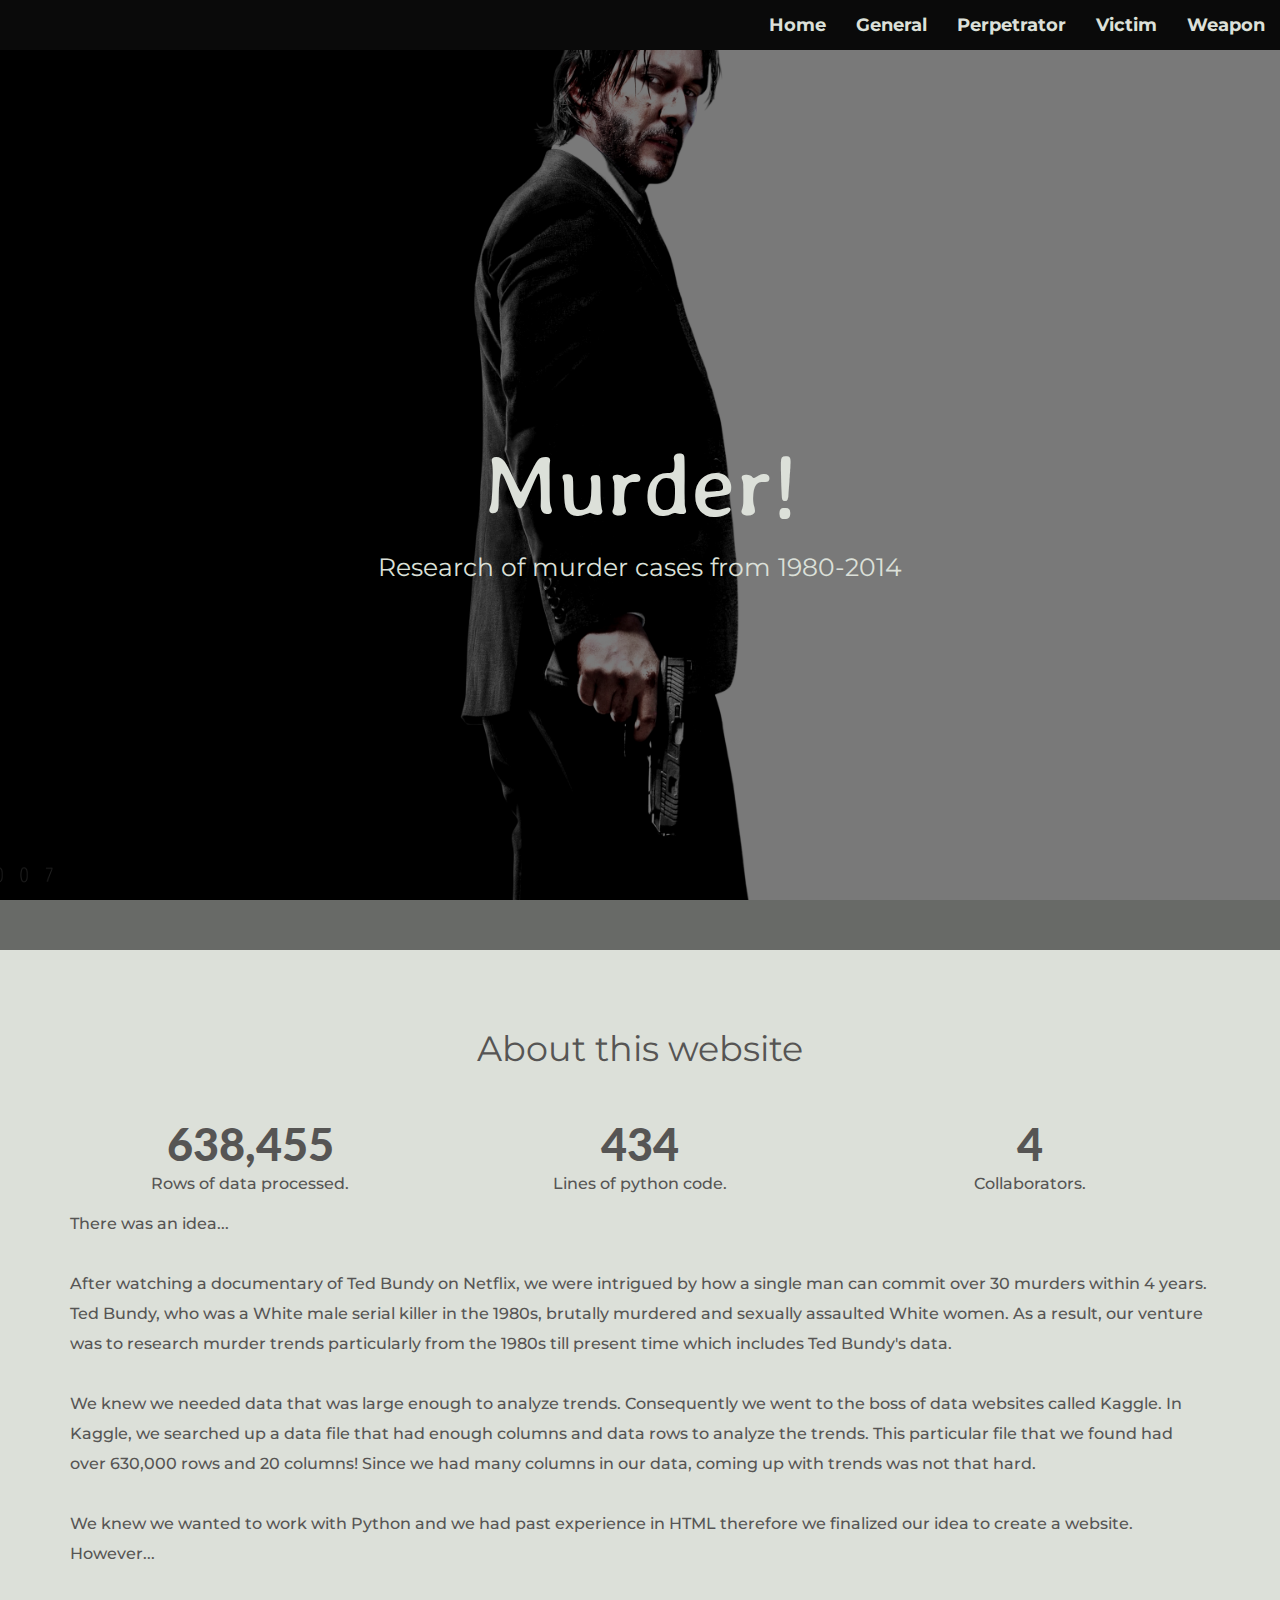
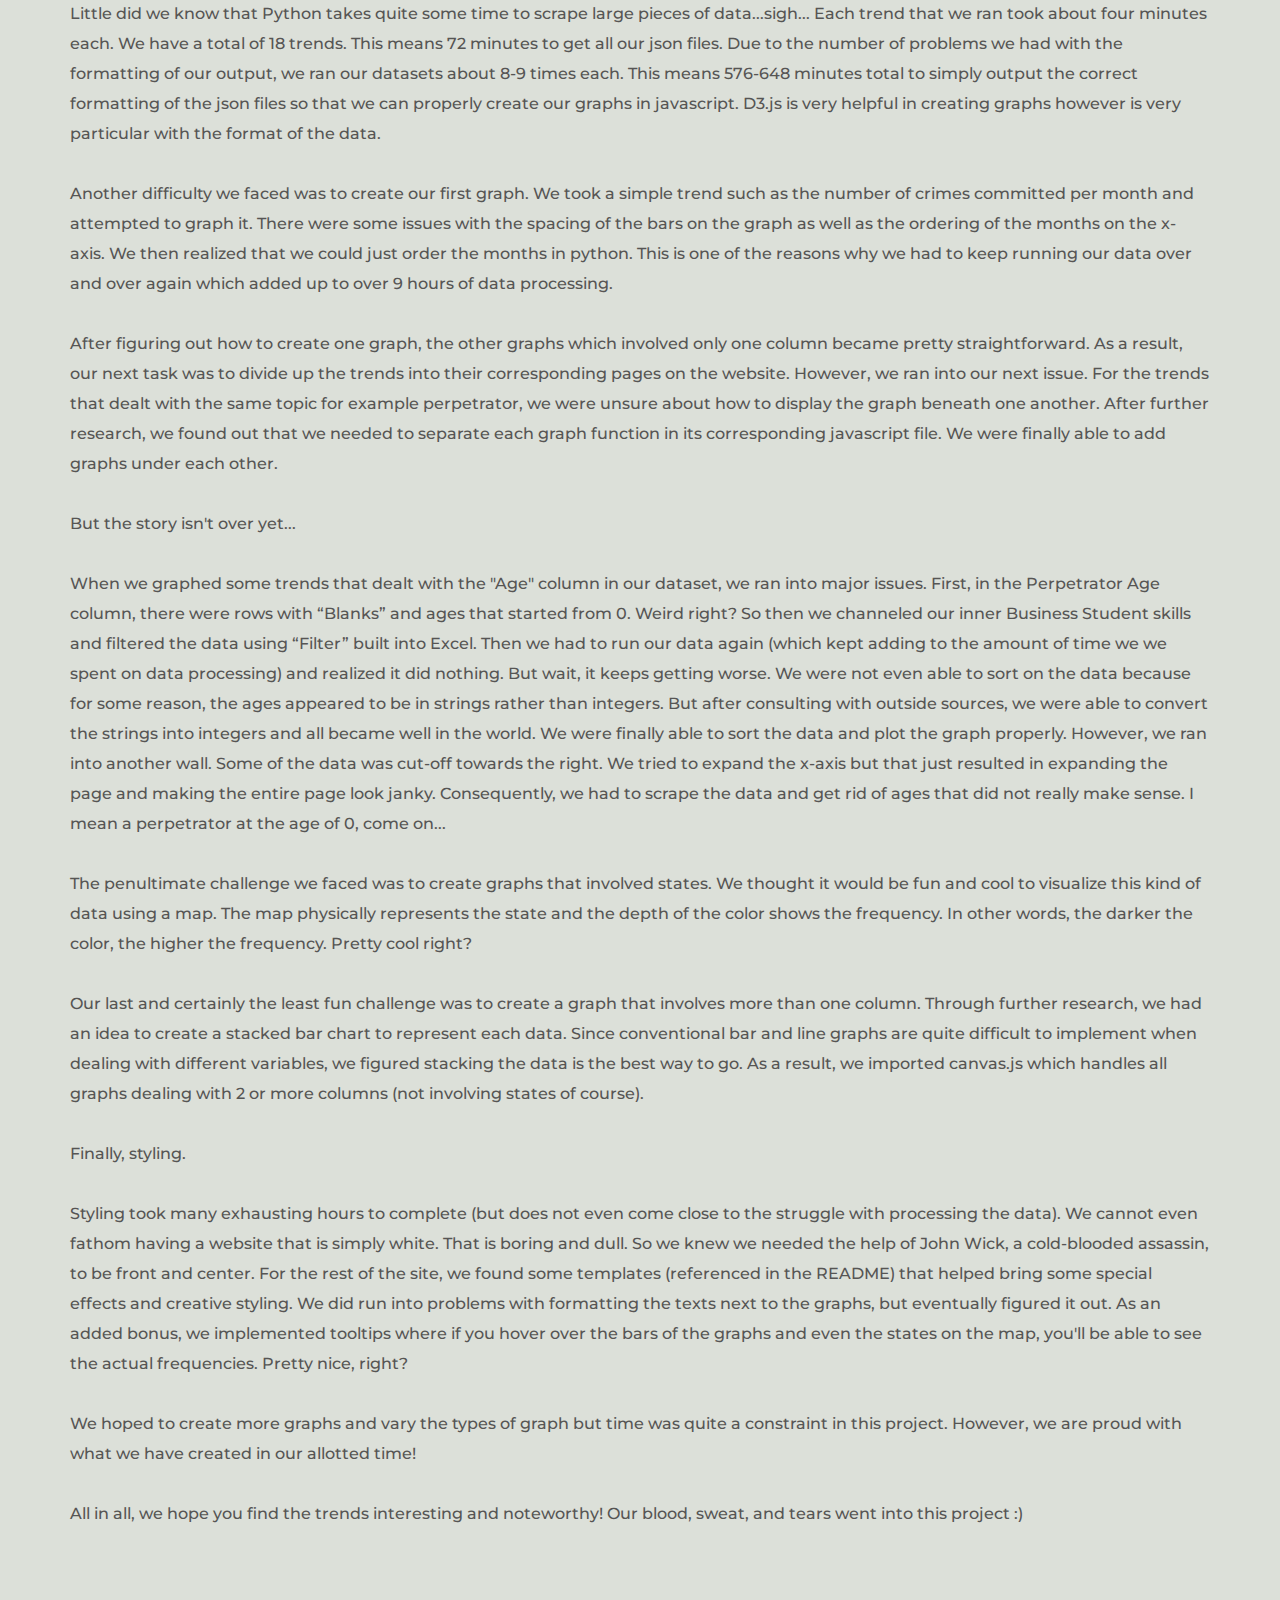
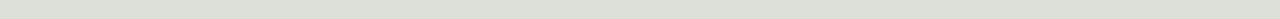
==== commit 035c7299: "fixed write-up" ====
--- a/index.html
+++ b/index.html
@@ -162,6 +162,10 @@
                     right?
                     <br>
                     <br>
+                    We hoped to create more graphs and vary the types of graph but time was quite a constraint in this project.
+                    However, we are proud with what we have created in our allotted time!
+                    <br>
+                    <br>
                     All in all, we hope you find the trends interesting and noteworthy! Our blood, sweat, and tears went
                     into this project :)
                </p>
